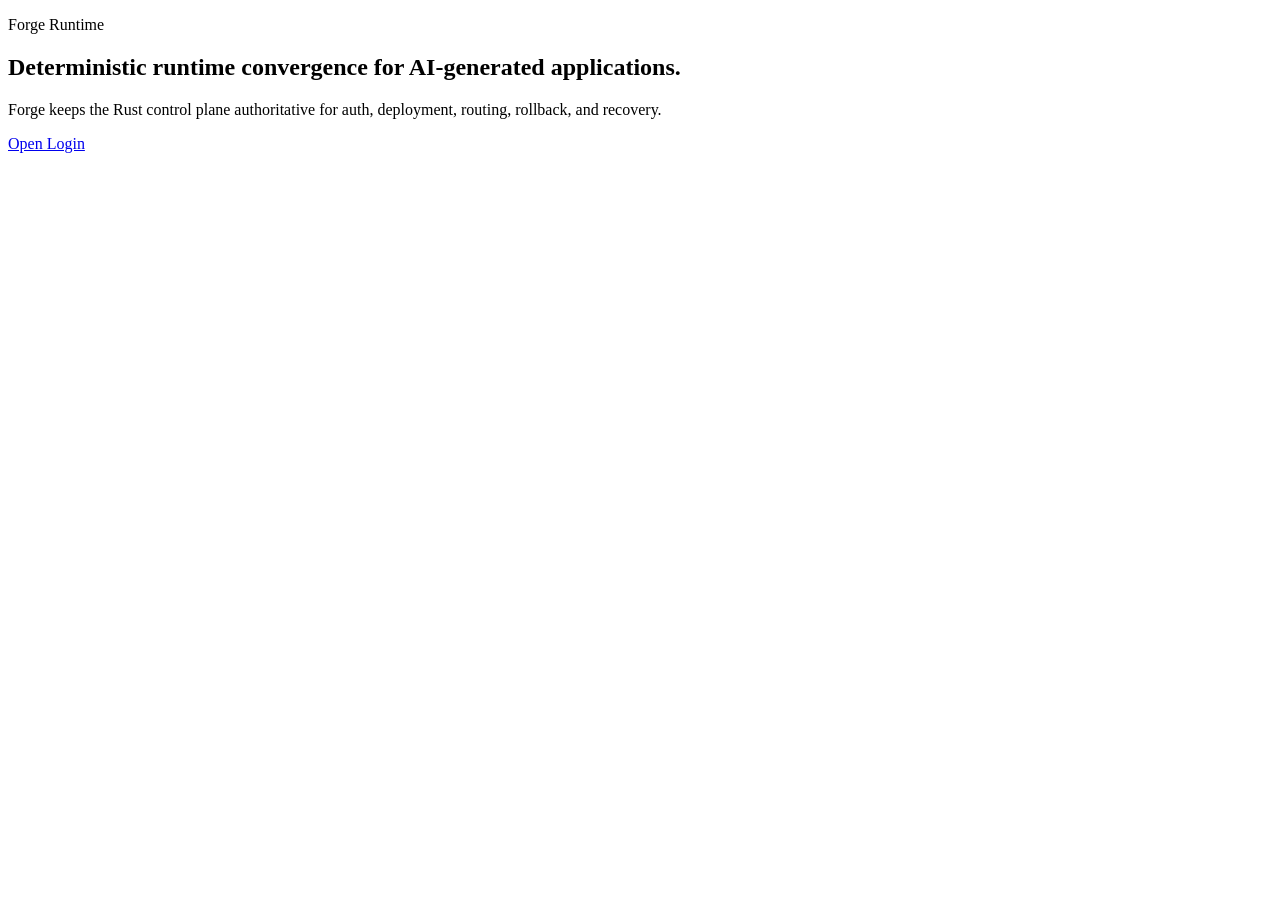
==== web/index.html @ 9e18ea72 "feat(http): embed dedicated framework-free web asset pipeline Extracts built-in frontend components " ====
<!doctype html>
<html lang="en">
  <head>
    <meta charset="utf-8">
    <meta name="viewport" content="width=device-width, initial-scale=1">
    <meta name="description" content="Forge Runtime landing page">
    <title>Forge Runtime</title>
    <link rel="stylesheet" href="/styles.css">
  </head>
  <body>
    <main class="page-shell">
      <section class="panel hero-panel">
        <p class="eyebrow">Forge Runtime</p>
        <h1>Deterministic runtime convergence for AI-generated applications.</h1>
        <p class="lede">
          Forge keeps the Rust control plane authoritative for auth, deployment,
          routing, rollback, and recovery.
        </p>
        <div class="actions">
          <a class="button" href="/login">Open Login</a>
        </div>
      </section>
    </main>
  </body>
</html>
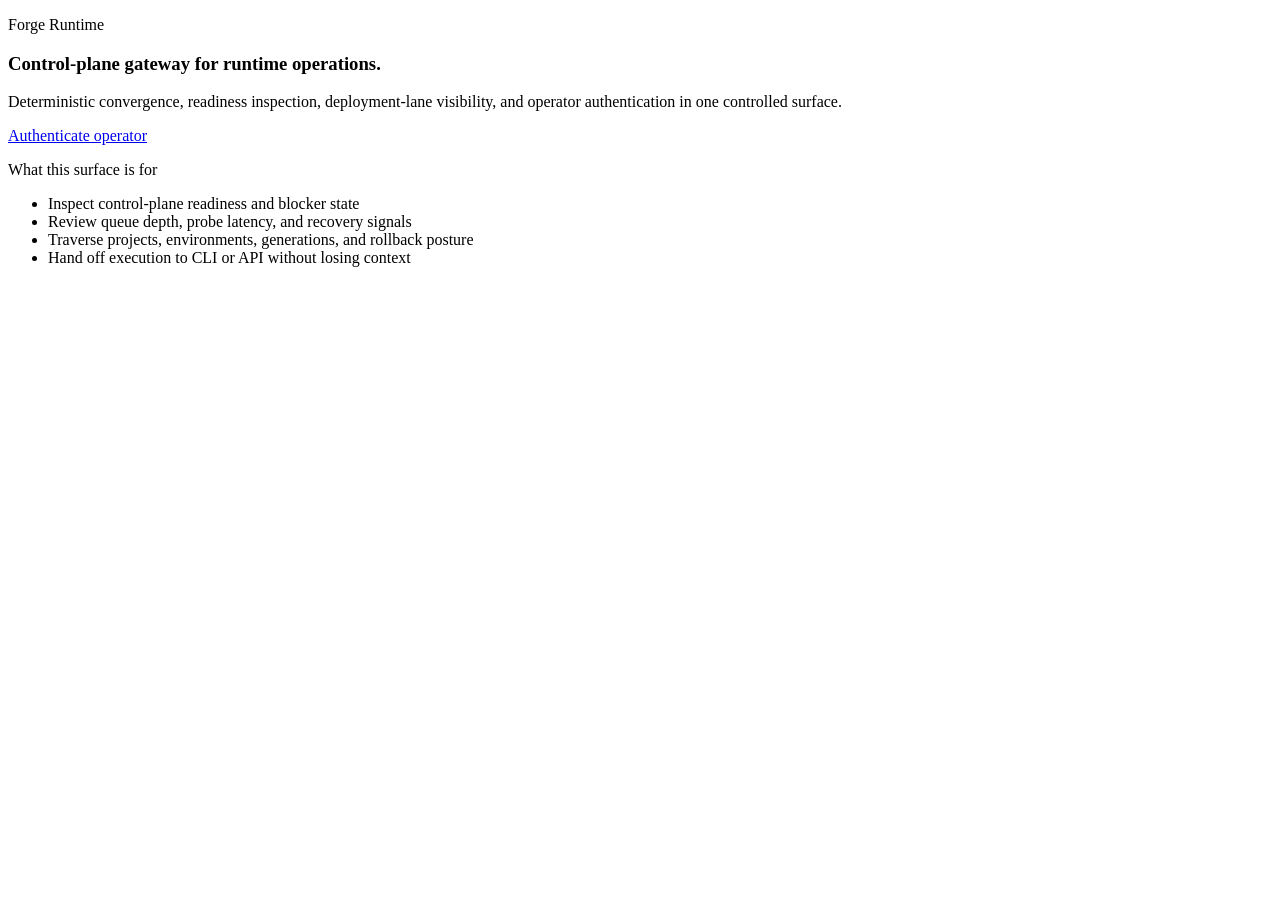
==== commit 9d9b5bf2: "refactor(web): overhaul frontend into high-density control plane shell ui Re-architects the entire s" ====
--- a/web/index.html
+++ b/web/index.html
@@ -3,22 +3,33 @@
   <head>
     <meta charset="utf-8">
     <meta name="viewport" content="width=device-width, initial-scale=1">
-    <meta name="description" content="Forge Runtime landing page">
-    <title>Forge Runtime</title>
+    <meta name="description" content="Forge control-plane access gateway">
+    <title>Forge Runtime Gateway</title>
     <link rel="stylesheet" href="/styles.css">
   </head>
-  <body>
-    <main class="page-shell">
-      <section class="panel hero-panel">
-        <p class="eyebrow">Forge Runtime</p>
-        <h1>Deterministic runtime convergence for AI-generated applications.</h1>
-        <p class="lede">
-          Forge keeps the Rust control plane authoritative for auth, deployment,
-          routing, rollback, and recovery.
-        </p>
-        <div class="actions">
-          <a class="button" href="/login">Open Login</a>
-        </div>
+  <body class="gateway-body">
+    <main class="gateway-shell">
+      <section class="gateway-grid">
+        <article class="panel gateway-primary">
+          <p class="eyebrow">Forge Runtime</p>
+          <h1>Control-plane gateway for runtime operations.</h1>
+          <p class="lede">
+            Deterministic convergence, readiness inspection, deployment-lane visibility, and operator authentication in one controlled surface.
+          </p>
+          <div class="gateway-actions">
+            <a class="button" href="/login">Authenticate operator</a>
+          </div>
+        </article>
+
+        <article class="panel gateway-secondary">
+          <p class="kpi-label">What this surface is for</p>
+          <ul class="gateway-list" aria-label="System intent">
+            <li>Inspect control-plane readiness and blocker state</li>
+            <li>Review queue depth, probe latency, and recovery signals</li>
+            <li>Traverse projects, environments, generations, and rollback posture</li>
+            <li>Hand off execution to CLI or API without losing context</li>
+          </ul>
+        </article>
       </section>
     </main>
   </body>
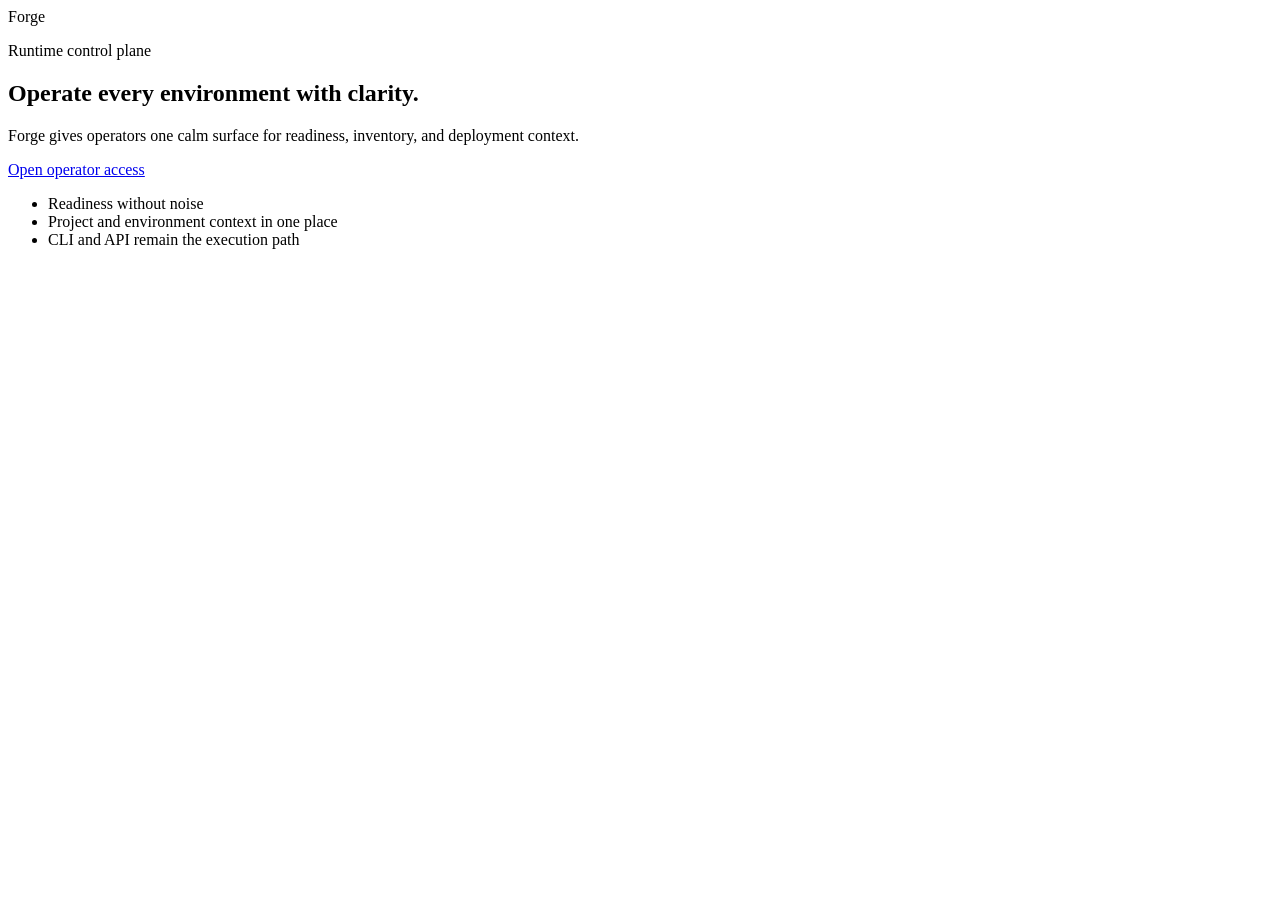
==== commit d3b295aa: "refactor(web): implement premium minimalist entry surfaces and refine login landing flow Overhauls p" ====
--- a/web/index.html
+++ b/web/index.html
@@ -8,28 +8,27 @@
     <link rel="stylesheet" href="/styles.css">
   </head>
   <body class="gateway-body">
-    <main class="gateway-shell">
-      <section class="gateway-grid">
-        <article class="panel gateway-primary">
-          <p class="eyebrow">Forge Runtime</p>
-          <h1>Control-plane gateway for runtime operations.</h1>
-          <p class="lede">
-            Deterministic convergence, readiness inspection, deployment-lane visibility, and operator authentication in one controlled surface.
+    <main class="landing-shell">
+      <section class="landing-frame" aria-labelledby="landing-title">
+        <div class="landing-mark">
+          <span class="landing-mark-dot" aria-hidden="true"></span>
+          <span>Forge</span>
+        </div>
+        <div class="landing-copy">
+          <p class="landing-eyebrow">Runtime control plane</p>
+          <h1 id="landing-title" class="landing-title">Operate every environment with clarity.</h1>
+          <p class="landing-description">
+            Forge gives operators one calm surface for readiness, inventory, and deployment context.
           </p>
-          <div class="gateway-actions">
-            <a class="button" href="/login">Authenticate operator</a>
-          </div>
-        </article>
-
-        <article class="panel gateway-secondary">
-          <p class="kpi-label">What this surface is for</p>
-          <ul class="gateway-list" aria-label="System intent">
-            <li>Inspect control-plane readiness and blocker state</li>
-            <li>Review queue depth, probe latency, and recovery signals</li>
-            <li>Traverse projects, environments, generations, and rollback posture</li>
-            <li>Hand off execution to CLI or API without losing context</li>
-          </ul>
-        </article>
+        </div>
+        <div class="landing-actions">
+          <a class="landing-button" href="/login">Open operator access</a>
+        </div>
+        <ul class="landing-trust" aria-label="Core product value">
+          <li>Readiness without noise</li>
+          <li>Project and environment context in one place</li>
+          <li>CLI and API remain the execution path</li>
+        </ul>
       </section>
     </main>
   </body>
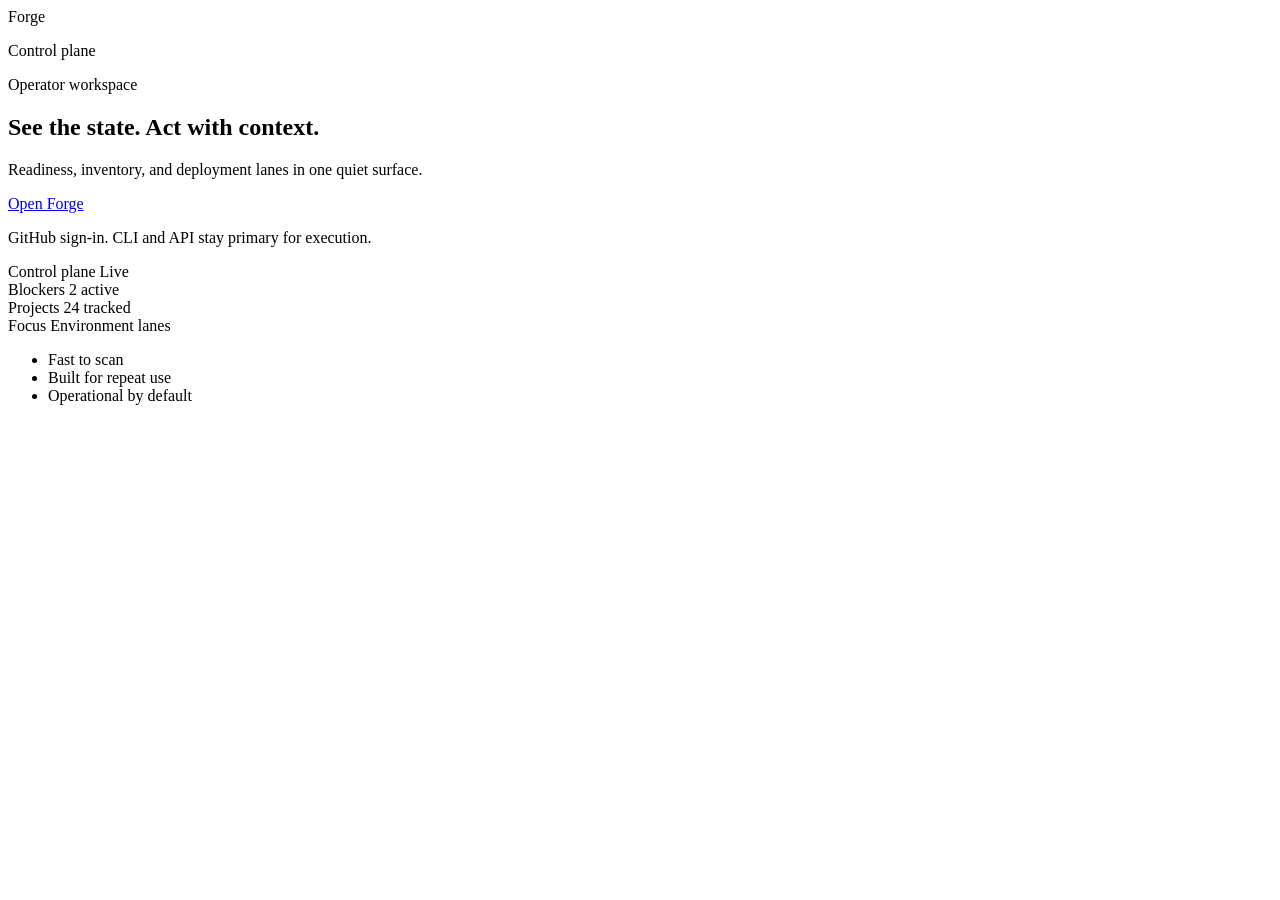
==== commit 0dd427c0: "refactor(web): strip marketing footprint and implement low-noise operational entry surfaces Overhaul" ====
--- a/web/index.html
+++ b/web/index.html
@@ -8,26 +8,53 @@
     <link rel="stylesheet" href="/styles.css">
   </head>
   <body class="gateway-body">
-    <main class="landing-shell">
+    <main class="entry-shell">
       <section class="landing-frame" aria-labelledby="landing-title">
-        <div class="landing-mark">
-          <span class="landing-mark-dot" aria-hidden="true"></span>
-          <span>Forge</span>
+        <div class="entry-mark-row">
+          <div class="landing-mark">
+            <span class="landing-mark-dot" aria-hidden="true"></span>
+            <span>Forge</span>
+          </div>
+          <p class="entry-meta">Control plane</p>
         </div>
-        <div class="landing-copy">
-          <p class="landing-eyebrow">Runtime control plane</p>
-          <h1 id="landing-title" class="landing-title">Operate every environment with clarity.</h1>
-          <p class="landing-description">
-            Forge gives operators one calm surface for readiness, inventory, and deployment context.
-          </p>
+
+        <div class="landing-layout">
+          <div class="landing-copy">
+            <p class="landing-eyebrow">Operator workspace</p>
+            <h1 id="landing-title" class="landing-title">See the state. Act with context.</h1>
+            <p class="landing-description">Readiness, inventory, and deployment lanes in one quiet surface.</p>
+            <div class="landing-actions">
+              <a class="landing-button" href="/login">Open Forge</a>
+            </div>
+            <p class="landing-footnote">GitHub sign-in. CLI and API stay primary for execution.</p>
+          </div>
+
+          <aside class="landing-preview" aria-label="Product preview">
+            <div class="preview-panel">
+              <div class="preview-row">
+                <span class="preview-label">Control plane</span>
+                <span class="preview-value is-ok">Live</span>
+              </div>
+              <div class="preview-row">
+                <span class="preview-label">Blockers</span>
+                <span class="preview-value">2 active</span>
+              </div>
+              <div class="preview-row">
+                <span class="preview-label">Projects</span>
+                <span class="preview-value">24 tracked</span>
+              </div>
+              <div class="preview-row">
+                <span class="preview-label">Focus</span>
+                <span class="preview-value">Environment lanes</span>
+              </div>
+            </div>
+          </aside>
         </div>
-        <div class="landing-actions">
-          <a class="landing-button" href="/login">Open operator access</a>
-        </div>
-        <ul class="landing-trust" aria-label="Core product value">
-          <li>Readiness without noise</li>
-          <li>Project and environment context in one place</li>
-          <li>CLI and API remain the execution path</li>
+
+        <ul class="landing-trust" aria-label="Product attributes">
+          <li>Fast to scan</li>
+          <li>Built for repeat use</li>
+          <li>Operational by default</li>
         </ul>
       </section>
     </main>
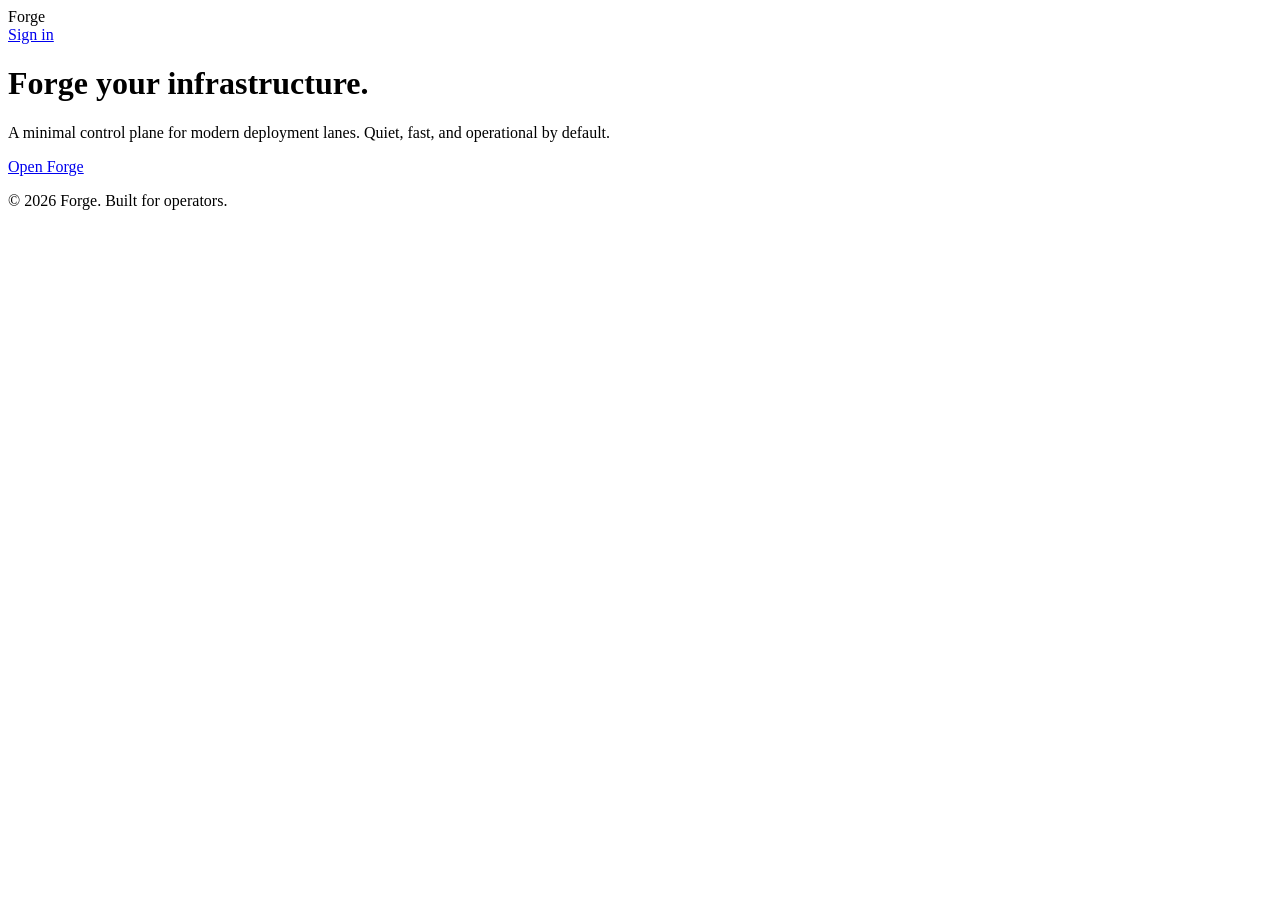
==== commit a740f4f4: "style(web): update markup and styles for landing and login pages" ====
--- a/web/index.html
+++ b/web/index.html
@@ -3,60 +3,37 @@
   <head>
     <meta charset="utf-8">
     <meta name="viewport" content="width=device-width, initial-scale=1">
-    <meta name="description" content="Forge control-plane access gateway">
-    <title>Forge Runtime Gateway</title>
+    <title>Forge</title>
     <link rel="stylesheet" href="/styles.css">
+    <link rel="preconnect" href="https://fonts.googleapis.com">
+    <link rel="preconnect" href="https://fonts.gstatic.com" crossorigin>
+    <link href="https://fonts.googleapis.com/css2?family=Inter:wght@400;500;600&display=swap" rel="stylesheet">
   </head>
-  <body class="gateway-body">
-    <main class="entry-shell">
-      <section class="landing-frame" aria-labelledby="landing-title">
-        <div class="entry-mark-row">
-          <div class="landing-mark">
-            <span class="landing-mark-dot" aria-hidden="true"></span>
-            <span>Forge</span>
-          </div>
-          <p class="entry-meta">Control plane</p>
+  <body class="landing-page">
+    <nav class="nav">
+      <div class="logo">
+        <div class="logo-dot"></div>
+        <span>Forge</span>
+      </div>
+      <div class="nav-links">
+        <a href="/login" class="btn btn-secondary">Sign in</a>
+      </div>
+    </nav>
+
+    <main class="hero">
+      <div class="container">
+        <h1 class="hero-title">Forge your infrastructure.</h1>
+        <p class="hero-subtitle">A minimal control plane for modern deployment lanes. Quiet, fast, and operational by default.</p>
+        <div class="hero-actions">
+          <a href="/login" class="btn btn-primary">Open Forge</a>
         </div>
+      </div>
+    </main>
 
-        <div class="landing-layout">
-          <div class="landing-copy">
-            <p class="landing-eyebrow">Operator workspace</p>
-            <h1 id="landing-title" class="landing-title">See the state. Act with context.</h1>
-            <p class="landing-description">Readiness, inventory, and deployment lanes in one quiet surface.</p>
-            <div class="landing-actions">
-              <a class="landing-button" href="/login">Open Forge</a>
-            </div>
-            <p class="landing-footnote">GitHub sign-in. CLI and API stay primary for execution.</p>
-          </div>
-
-          <aside class="landing-preview" aria-label="Product preview">
-            <div class="preview-panel">
-              <div class="preview-row">
-                <span class="preview-label">Control plane</span>
-                <span class="preview-value is-ok">Live</span>
-              </div>
-              <div class="preview-row">
-                <span class="preview-label">Blockers</span>
-                <span class="preview-value">2 active</span>
-              </div>
-              <div class="preview-row">
-                <span class="preview-label">Projects</span>
-                <span class="preview-value">24 tracked</span>
-              </div>
-              <div class="preview-row">
-                <span class="preview-label">Focus</span>
-                <span class="preview-value">Environment lanes</span>
-              </div>
-            </div>
-          </aside>
-        </div>
-
-        <ul class="landing-trust" aria-label="Product attributes">
-          <li>Fast to scan</li>
-          <li>Built for repeat use</li>
-          <li>Operational by default</li>
-        </ul>
-      </section>
-    </main>
+    <footer class="footer">
+      <div class="container">
+        <p>&copy; 2026 Forge. Built for operators.</p>
+      </div>
+    </footer>
   </body>
 </html>
